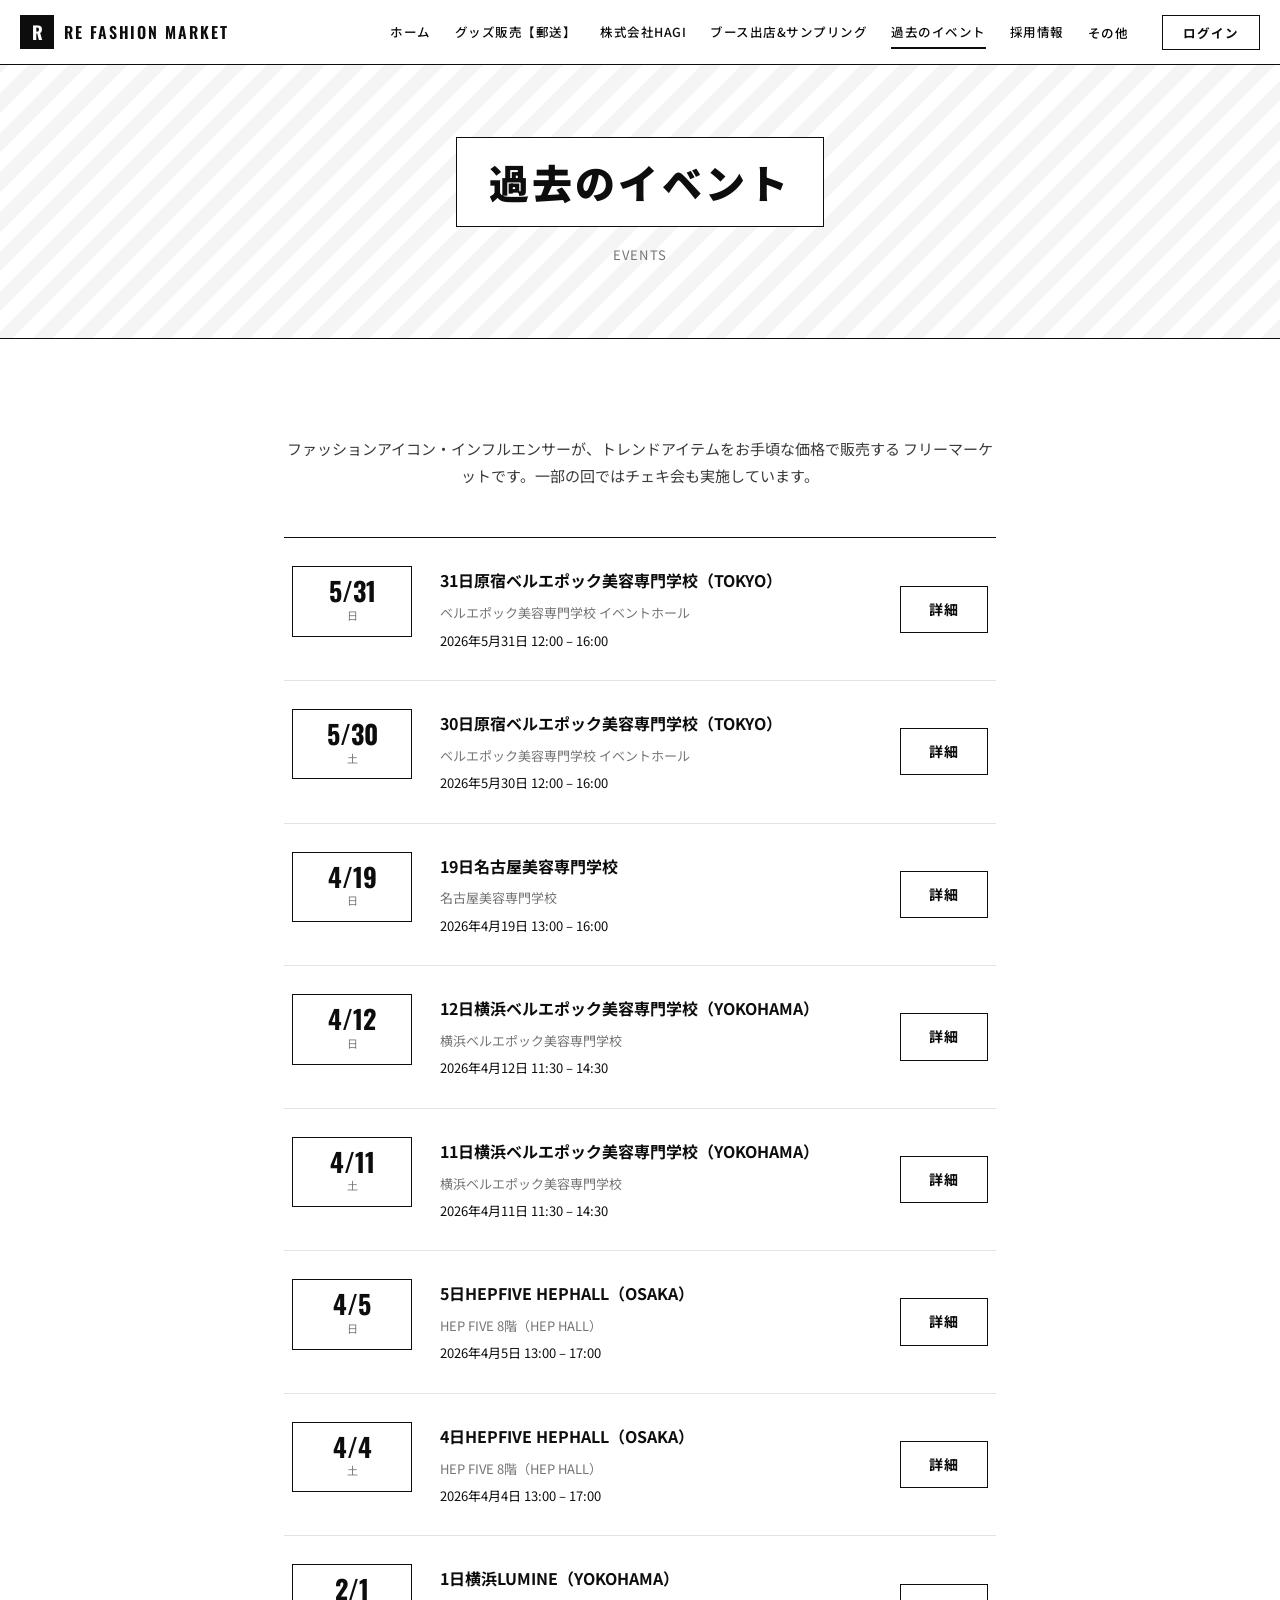
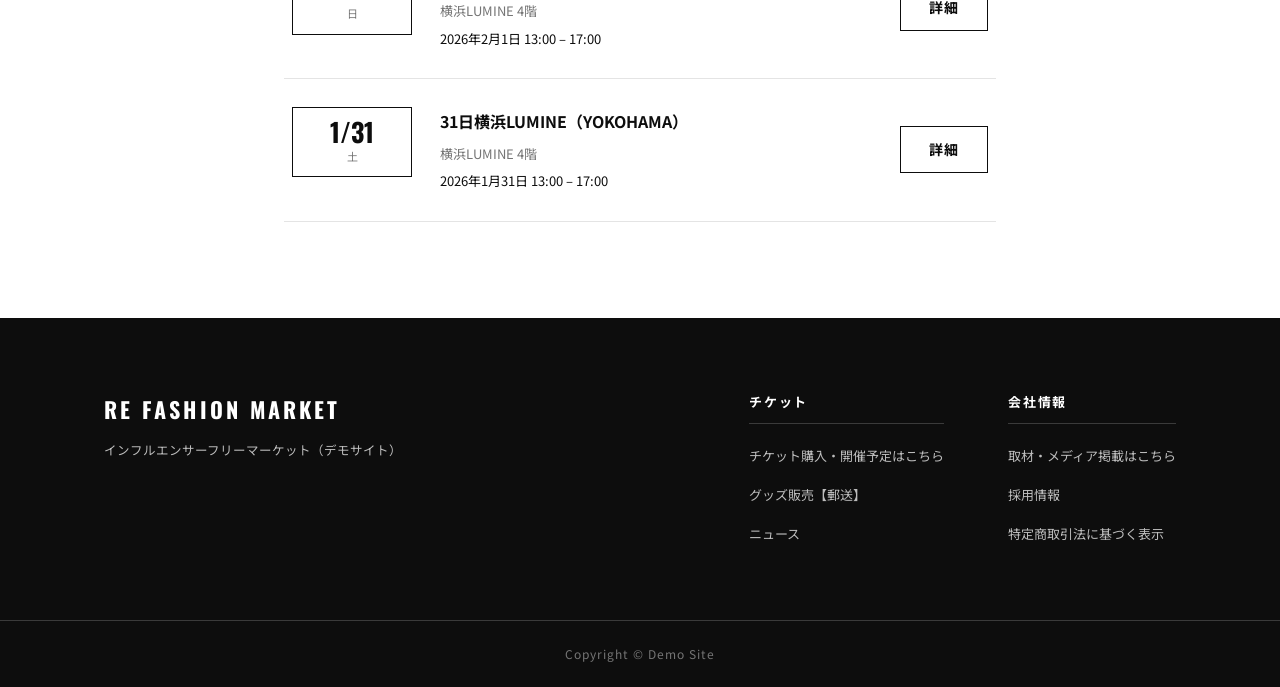
==== event.html @ 9d0689e1 "RE FASHION MARKET デモサイト（モノクロ版・全13ページ） - 元サイトのページ構成・機能仕様を白黒基調の静的サイトとして再現 - ビルド不要（素のHTML/CSS/JS）、Verce" ====
<!DOCTYPE html>
<html lang="ja">
<head>
  <meta charset="utf-8">
  <meta name="viewport" content="width=device-width, initial-scale=1">
  <meta name="robots" content="noindex, nofollow">
  <link rel="icon" type="image/svg+xml" href="favicon.svg">
  <title>過去のイベント | RE FASHION MARKET（Demo）</title>
  <link rel="preconnect" href="https://fonts.googleapis.com">
  <link rel="preconnect" href="https://fonts.gstatic.com" crossorigin>
  <link href="https://fonts.googleapis.com/css2?family=Noto+Sans+JP:wght@400;500;700;900&family=Oswald:wght@400;600;700&display=swap" rel="stylesheet">
  <link rel="stylesheet" href="css/style.css">
</head>
<body data-page="event">
  <header class="site-header"></header>

  <main>
    <div class="page-head">
      <h1>過去のイベント</h1>
      <p class="page-sub">EVENTS</p>
    </div>

    <section class="section">
      <div class="container container-narrow">
        <p class="section-lead">
          ファッションアイコン・インフルエンサーが、トレンドアイテムをお手頃な価格で販売する
          フリーマーケットです。一部の回ではチェキ会も実施しています。
        </p>
        <div class="event-rows" id="eventRows"></div>
      </div>
    </section>
  </main>

  <footer class="site-footer"></footer>
  <script src="js/layout.js"></script>
  <script src="js/data.js"></script>
  <script src="js/pages.js"></script>
</body>
</html>
---- css/style.css ----
/* ==========================================================
   RE FASHION MARKET (Demo) — Monochrome theme
   ========================================================== */

:root {
  --black: #0d0d0d;
  --white: #ffffff;
  --gray-1: #f5f5f5;
  --gray-2: #e4e4e4;
  --gray-3: #bdbdbd;
  --gray-4: #757575;
  --gray-5: #3a3a3a;
  --border: 1px solid var(--black);
  --font-jp: "Noto Sans JP", "Hiragino Kaku Gothic ProN", sans-serif;
  --font-en: "Oswald", var(--font-jp);
  --header-h: 64px;
}

* { margin: 0; padding: 0; box-sizing: border-box; }

html { scroll-behavior: smooth; scroll-padding-top: var(--header-h); }

body {
  font-family: var(--font-jp);
  color: var(--black);
  background: var(--white);
  line-height: 1.8;
  -webkit-font-smoothing: antialiased;
}

img { max-width: 100%; display: block; }
a { color: inherit; text-decoration: none; }
ul { list-style: none; }
button { font-family: inherit; cursor: pointer; }

.container { max-width: 1120px; margin: 0 auto; padding: 0 24px; }
.container-narrow { max-width: 760px; }
.mt-lg { margin-top: 88px; }

/* ---------- Buttons ---------- */
.btn {
  display: inline-block;
  padding: 10px 28px;
  font-size: 14px;
  font-weight: 700;
  letter-spacing: 0.08em;
  border: var(--border);
  background: var(--white);
  color: var(--black);
  transition: background 0.2s, color 0.2s, transform 0.15s;
}
.btn:hover { transform: translateY(-2px); }
.btn-solid { background: var(--black); color: var(--white); }
.btn-solid:hover { background: var(--gray-5); }
.btn-outline:hover { background: var(--black); color: var(--white); }
.btn-outline-invert { background: transparent; color: var(--white); border-color: var(--white); }
.btn-outline-invert:hover { background: var(--white); color: var(--black); }
.btn-lg { padding: 14px 48px; font-size: 16px; }

/* ---------- Header ---------- */
.site-header {
  position: sticky;
  top: 0;
  z-index: 100;
  background: var(--white);
  border-bottom: var(--border);
}
.header-inner {
  max-width: 1280px;
  margin: 0 auto;
  padding: 0 20px;
  height: var(--header-h);
  display: flex;
  align-items: center;
  gap: 24px;
}
.brand { display: flex; align-items: center; gap: 10px; flex-shrink: 0; }
.brand-mark {
  width: 34px; height: 34px;
  display: grid; place-items: center;
  background: var(--black); color: var(--white);
  font-family: var(--font-en); font-weight: 700; font-size: 18px;
}
.brand-text { font-family: var(--font-en); font-weight: 600; font-size: 16px; letter-spacing: 0.12em; }

.global-nav { margin-left: auto; }
.global-nav > ul { display: flex; gap: 4px; align-items: center; }
.global-nav a, .sub-toggle {
  display: block;
  padding: 8px 10px;
  font-size: 12.5px;
  font-weight: 500;
  letter-spacing: 0.04em;
  background: none;
  border: none;
  white-space: nowrap;
  position: relative;
}
.global-nav a::after, .sub-toggle::after {
  content: "";
  position: absolute;
  left: 10px; right: 10px; bottom: 2px;
  height: 2px;
  background: var(--black);
  transform: scaleX(0);
  transition: transform 0.2s;
}
.global-nav a:hover::after,
.global-nav a.is-active::after,
.sub-toggle:hover::after { transform: scaleX(1); }

.has-sub { position: relative; }
.sub-menu {
  position: absolute;
  top: 100%; right: 0;
  min-width: 220px;
  background: var(--white);
  border: var(--border);
  display: none;
  z-index: 50;
}
.has-sub:hover .sub-menu,
.has-sub:focus-within .sub-menu,
.has-sub.is-open .sub-menu { display: block; }
.sub-menu a { padding: 10px 16px; border-bottom: 1px solid var(--gray-2); }
.sub-menu li:last-child a { border-bottom: none; }
.sub-menu a:hover { background: var(--gray-1); }
.sub-menu a::after { display: none; }

.header-actions { display: flex; align-items: center; gap: 12px; flex-shrink: 0; }
.btn-login { padding: 7px 20px; font-size: 12.5px; }

.nav-toggle { display: none; background: none; border: var(--border); width: 42px; height: 42px; position: relative; }
.nav-toggle span {
  position: absolute; left: 10px; right: 10px; height: 2px;
  background: var(--black); transition: 0.25s;
}
.nav-toggle span:nth-child(1) { top: 13px; }
.nav-toggle span:nth-child(2) { top: 20px; }
.nav-toggle span:nth-child(3) { top: 27px; }
.nav-toggle.is-open span:nth-child(1) { top: 20px; transform: rotate(45deg); }
.nav-toggle.is-open span:nth-child(2) { opacity: 0; }
.nav-toggle.is-open span:nth-child(3) { top: 20px; transform: rotate(-45deg); }

/* ---------- Hero ---------- */
.hero {
  position: relative;
  min-height: 78vh;
  display: grid;
  place-items: center;
  text-align: center;
  overflow: hidden;
  background: var(--white);
  border-bottom: var(--border);
}
.hero-bg { position: absolute; inset: 0; }
.hero-stripe {
  position: absolute;
  top: -20%; bottom: -20%;
  width: 18vw;
  background: var(--gray-1);
  transform: rotate(12deg);
}
.hero-stripe:nth-child(1) { left: 4%; }
.hero-stripe:nth-child(2) { left: 42%; background: var(--gray-2); }
.hero-stripe:nth-child(3) { left: 80%; }

.hero-inner { position: relative; padding: 80px 24px; }
.hero-kicker {
  font-family: var(--font-en);
  letter-spacing: 0.5em;
  font-size: 14px;
  color: var(--gray-4);
  margin-bottom: 16px;
}
.hero-title {
  font-family: var(--font-en);
  font-size: clamp(52px, 10vw, 120px);
  font-weight: 700;
  line-height: 1.02;
  letter-spacing: 0.04em;
  margin-bottom: 24px;
}
.hero-lead { font-size: 15px; margin-bottom: 40px; color: var(--gray-5); }

/* ---------- Sections (common) ---------- */
.section { padding: 96px 0; }
.section-invert { background: var(--black); color: var(--white); }
.section-title {
  font-size: clamp(24px, 4vw, 34px);
  font-weight: 900;
  letter-spacing: 0.06em;
  text-align: center;
  margin-bottom: 12px;
}
.section-title::after {
  content: "";
  display: block;
  width: 56px; height: 3px;
  margin: 18px auto 0;
  background: currentColor;
}
.section-note, .section-lead {
  text-align: center;
  font-size: 13.5px;
  color: var(--gray-4);
  margin-bottom: 48px;
}
.section-invert .section-note { color: var(--gray-3); }
.section-lead { color: var(--gray-5); font-size: 15px; }
.section-more { text-align: center; margin-top: 48px; }

/* ---------- Tickets ---------- */
.section-tickets .section-title { margin-bottom: 56px; }
.event-grid {
  display: grid;
  grid-template-columns: repeat(auto-fit, minmax(250px, 1fr));
  gap: 24px;
}
.event-card {
  border: var(--border);
  display: flex;
  flex-direction: column;
  background: var(--white);
  transition: transform 0.15s, box-shadow 0.15s;
}
.event-card:hover { transform: translateY(-4px); box-shadow: 6px 6px 0 var(--black); }
.event-visual {
  aspect-ratio: 4 / 3;
  background:
    repeating-linear-gradient(45deg, var(--gray-1) 0 12px, var(--white) 12px 24px);
  border-bottom: var(--border);
  display: grid;
  place-items: center;
  position: relative;
}
.event-visual .ph-label {
  font-family: var(--font-en);
  letter-spacing: 0.3em;
  font-size: 12px;
  color: var(--gray-4);
  background: var(--white);
  padding: 4px 12px;
  border: 1px solid var(--gray-3);
}
.event-countdown {
  position: absolute;
  top: 10px; left: 10px;
  background: var(--black);
  color: var(--white);
  font-size: 12px;
  font-weight: 700;
  padding: 4px 10px;
  letter-spacing: 0.06em;
}
.event-body { padding: 20px; display: flex; flex-direction: column; gap: 8px; flex: 1; }
.event-name { font-size: 15.5px; font-weight: 700; line-height: 1.5; }
.event-date { font-size: 13px; color: var(--gray-4); }
.event-actions { margin-top: auto; display: flex; gap: 10px; padding-top: 14px; }
.event-actions .btn { flex: 1; text-align: center; padding: 10px 8px; font-size: 13px; }

/* ---------- Goods ---------- */
.section-goods .section-title { color: var(--white); }
.goods-grid {
  display: grid;
  grid-template-columns: repeat(auto-fill, minmax(160px, 1fr));
  gap: 20px;
}
.goods-card {
  background: var(--white);
  color: var(--black);
  border: 1px solid var(--white);
  display: none;
  flex-direction: column;
  transition: transform 0.15s;
}
.goods-card.is-visible { display: flex; }
.goods-card:hover { transform: translateY(-4px); }
.goods-visual {
  aspect-ratio: 3 / 4;
  background:
    linear-gradient(160deg, var(--gray-2) 0%, var(--gray-1) 55%, var(--gray-3) 100%);
  display: grid;
  place-items: center;
  border-bottom: 1px solid var(--gray-2);
}
.goods-visual span {
  font-family: var(--font-en);
  font-size: 28px;
  font-weight: 700;
  color: var(--gray-4);
}
.goods-body { padding: 12px 14px 16px; }
.goods-name { font-size: 13px; font-weight: 700; line-height: 1.5; min-height: 3em; }
.goods-price-label { font-size: 10.5px; color: var(--gray-4); margin-top: 6px; }
.goods-price { font-size: 16px; font-weight: 900; }
.goods-tax { font-size: 10.5px; color: var(--gray-4); }

/* ---------- News ---------- */
.news-list { max-width: 860px; margin: 56px auto 0; border-top: var(--border); }
.news-item {
  display: flex;
  align-items: baseline;
  gap: 18px;
  padding: 22px 8px;
  border-bottom: var(--border);
  flex-wrap: wrap;
}
.news-item time { font-family: var(--font-en); font-size: 13px; letter-spacing: 0.08em; flex-shrink: 0; }
.news-tag {
  font-family: var(--font-en);
  font-size: 10.5px;
  letter-spacing: 0.15em;
  border: 1px solid var(--black);
  padding: 2px 10px;
  flex-shrink: 0;
}
.news-item a { font-size: 14.5px; font-weight: 500; flex: 1; min-width: 240px; }
.news-item a:hover { text-decoration: underline; }

/* ---------- About gallery ---------- */
.about-gallery {
  margin-top: 56px;
  display: grid;
  grid-template-columns: repeat(4, 1fr);
  gap: 16px;
}
.ph {
  aspect-ratio: 1 / 1;
  background:
    repeating-linear-gradient(-45deg, var(--gray-1) 0 10px, var(--gray-2) 10px 20px);
  border: var(--border);
  display: grid;
  place-items: center;
}
.ph-wide { grid-column: span 2; aspect-ratio: auto; }
.ph figcaption {
  font-family: var(--font-en);
  font-size: 11px;
  letter-spacing: 0.3em;
  color: var(--gray-4);
  background: var(--white);
  padding: 4px 14px;
  border: 1px solid var(--gray-3);
}

/* ---------- Company ---------- */
.company-flex { display: flex; gap: 64px; align-items: flex-start; }
.company-text { flex: 1.2; }
.company-text .section-title { text-align: left; }
.company-text .section-title::after { margin-left: 0; }
.company-text p { margin: 24px 0 32px; color: var(--gray-2); font-size: 14.5px; }
.company-links { flex: 1; display: flex; flex-direction: column; gap: 14px; }
.tile-link {
  display: flex;
  justify-content: space-between;
  align-items: center;
  border: 1px solid var(--white);
  padding: 20px 24px;
  font-weight: 700;
  font-size: 15px;
  transition: background 0.2s, color 0.2s;
}
.tile-link:hover { background: var(--white); color: var(--black); }
.tile-arrow { font-family: var(--font-en); }

/* ---------- Past influencers / sponsors ---------- */
.logo-marquee {
  overflow: hidden;
  border-top: var(--border);
  border-bottom: var(--border);
  margin-top: 56px;
  padding: 26px 0;
}
.logo-track {
  display: flex;
  gap: 48px;
  width: max-content;
  animation: marquee 30s linear infinite;
}
.logo-track span {
  font-family: var(--font-en);
  font-size: 20px;
  font-weight: 600;
  letter-spacing: 0.14em;
  color: var(--gray-4);
  white-space: nowrap;
}
@keyframes marquee {
  from { transform: translateX(0); }
  to { transform: translateX(-50%); }
}

.sponsor-grid {
  margin-top: 56px;
  display: grid;
  grid-template-columns: repeat(auto-fill, minmax(150px, 1fr));
  gap: 16px;
}
.sponsor-cell {
  border: 1px solid var(--gray-3);
  aspect-ratio: 5 / 3;
  display: grid;
  place-items: center;
  font-family: var(--font-en);
  font-size: 13px;
  letter-spacing: 0.12em;
  color: var(--gray-4);
  transition: border-color 0.2s, color 0.2s;
}
.sponsor-cell:hover { border-color: var(--black); color: var(--black); }

/* ---------- FAQ ---------- */
.faq-list { margin-top: 56px; border-top: 1px solid var(--gray-5); }
.faq-item { border-bottom: 1px solid var(--gray-5); }
.faq-q {
  width: 100%;
  display: flex;
  justify-content: space-between;
  align-items: center;
  gap: 16px;
  background: none;
  border: none;
  color: var(--white);
  text-align: left;
  font-size: 15px;
  font-weight: 700;
  padding: 22px 8px;
}
.faq-q .faq-icon { font-family: var(--font-en); font-size: 20px; transition: transform 0.25s; flex-shrink: 0; }
.faq-item.is-open .faq-icon { transform: rotate(45deg); }
.faq-a {
  max-height: 0;
  overflow: hidden;
  transition: max-height 0.3s ease;
}
.faq-a-inner {
  padding: 0 8px 24px;
  font-size: 13.5px;
  color: var(--gray-3);
}
.faq-a-inner p + p { margin-top: 6px; }

/* ---------- Contact ---------- */
.contact-mail {
  text-align: center;
  font-family: var(--font-en);
  letter-spacing: 0.1em;
  margin: 20px 0 48px;
  font-size: 15px;
}
.form-row { margin-bottom: 24px; }
.form-row label { display: block; font-size: 13px; font-weight: 700; margin-bottom: 8px; }
.form-row input,
.form-row textarea {
  width: 100%;
  border: var(--border);
  padding: 12px 14px;
  font-size: 14px;
  font-family: inherit;
  background: var(--white);
  border-radius: 0;
}
.form-row input:focus,
.form-row textarea:focus { outline: 2px solid var(--black); outline-offset: 2px; }
.form-row input.is-error,
.form-row textarea.is-error { border-color: var(--gray-4); background: var(--gray-1); }
.form-submit { text-align: center; margin-top: 36px; }
.form-done { margin-top: 20px; font-weight: 700; letter-spacing: 0.06em; }

/* ---------- Footer ---------- */
.site-footer {
  background: var(--black);
  color: var(--white);
  padding: 72px 0 0;
}
.footer-grid { display: flex; gap: 64px; flex-wrap: wrap; }
.footer-logo { font-family: var(--font-en); font-size: 22px; font-weight: 700; letter-spacing: 0.14em; }
.footer-copy-lead { font-size: 12.5px; color: var(--gray-3); margin-top: 10px; }
.footer-nav { display: flex; gap: 64px; flex-wrap: wrap; margin-left: auto; }
.footer-nav h3 {
  font-size: 13px;
  letter-spacing: 0.14em;
  border-bottom: 1px solid var(--gray-5);
  padding-bottom: 10px;
  margin-bottom: 16px;
}
.footer-nav li { margin-bottom: 10px; }
.footer-nav a { font-size: 13px; color: var(--gray-3); }
.footer-nav a:hover { color: var(--white); text-decoration: underline; }
.copyright {
  text-align: center;
  font-size: 12px;
  color: var(--gray-4);
  border-top: 1px solid var(--gray-5);
  margin-top: 64px;
  padding: 22px 0;
  letter-spacing: 0.08em;
}

/* ==========================================================
   サブページ共通
   ========================================================== */

/* ---------- ページヘッダー ---------- */
.page-head {
  border-bottom: var(--border);
  padding: 72px 0;
  text-align: center;
  background:
    repeating-linear-gradient(-45deg, var(--gray-1) 0 14px, var(--white) 14px 28px);
}
.page-head h1 {
  font-size: clamp(26px, 4.5vw, 40px);
  font-weight: 900;
  letter-spacing: 0.08em;
  background: var(--white);
  display: inline-block;
  padding: 8px 32px;
  border: var(--border);
}
.page-head .page-sub {
  margin-top: 16px;
  font-size: 13px;
  color: var(--gray-4);
  letter-spacing: 0.1em;
}

/* ---------- 定義テーブル（会社概要・特商法・募集要項） ---------- */
.def-table {
  width: 100%;
  border-collapse: collapse;
  margin-top: 40px;
  font-size: 14px;
}
.def-table th,
.def-table td {
  border: 1px solid var(--gray-2);
  padding: 16px 20px;
  text-align: left;
  vertical-align: top;
  line-height: 1.8;
}
.def-table th {
  width: 220px;
  background: var(--gray-1);
  font-weight: 700;
  white-space: nowrap;
}
.def-table ul { list-style: disc; padding-left: 20px; }

/* ---------- MISSION / VISION / VALUE ---------- */
.mvv-list { display: grid; gap: 24px; margin-top: 48px; }
.mvv-item {
  border: var(--border);
  padding: 32px;
  position: relative;
}
.mvv-item h3 {
  font-family: var(--font-en);
  font-size: 14px;
  letter-spacing: 0.4em;
  margin-bottom: 12px;
  display: inline-block;
  background: var(--black);
  color: var(--white);
  padding: 4px 16px;
}
.mvv-item p { font-size: 16px; font-weight: 700; line-height: 1.9; }

/* ---------- メッセージブロック（採用） ---------- */
.message-block { display: flex; gap: 40px; margin-top: 48px; align-items: flex-start; }
.message-photo {
  flex-shrink: 0;
  width: 220px;
  aspect-ratio: 3 / 4;
  border: var(--border);
  background: linear-gradient(160deg, var(--gray-2), var(--gray-1) 55%, var(--gray-3));
  display: grid;
  place-items: center;
  font-family: var(--font-en);
  font-size: 12px;
  letter-spacing: 0.3em;
  color: var(--gray-4);
}
.message-body p { font-size: 14px; margin-bottom: 14px; }
.message-name { font-weight: 900; font-size: 15px; }

/* ---------- 統計・数字（協賛LP） ---------- */
.stat-grid {
  display: grid;
  grid-template-columns: repeat(auto-fit, minmax(200px, 1fr));
  gap: 20px;
  margin-top: 48px;
}
.stat-cell {
  border: var(--border);
  text-align: center;
  padding: 32px 16px;
}
.stat-cell .stat-num {
  font-family: var(--font-en);
  font-size: 42px;
  font-weight: 700;
  line-height: 1.1;
}
.stat-cell .stat-label { font-size: 13px; color: var(--gray-4); margin-top: 8px; }

/* ---------- ポイントカード ---------- */
.point-list { display: grid; gap: 24px; margin-top: 48px; }
.point-item { border: var(--border); display: flex; }
.point-num {
  flex-shrink: 0;
  width: 110px;
  display: grid;
  place-items: center;
  background: var(--black);
  color: var(--white);
  font-family: var(--font-en);
  font-size: 15px;
  letter-spacing: 0.1em;
  text-align: center;
}
.point-body { padding: 24px 28px; }
.point-body h3 { font-size: 16px; margin-bottom: 8px; }
.point-body p { font-size: 13.5px; color: var(--gray-5); }

/* ---------- ステップ（選考スケジュール） ---------- */
.step-list { margin-top: 48px; display: grid; gap: 0; }
.step-item {
  display: flex;
  gap: 24px;
  padding: 24px 8px;
  border-bottom: 1px solid var(--gray-2);
  align-items: baseline;
}
.step-item:first-child { border-top: var(--border); }
.step-num {
  font-family: var(--font-en);
  font-size: 24px;
  font-weight: 700;
  flex-shrink: 0;
  width: 48px;
}
.step-item h3 { font-size: 15px; margin-bottom: 4px; }
.step-item p { font-size: 13px; color: var(--gray-4); }

/* ---------- フォーム拡張 ---------- */
.form-grid-2 { display: grid; grid-template-columns: 1fr 1fr; gap: 0 24px; }
.form-row .req { color: var(--gray-4); font-size: 11px; margin-left: 6px; }
.form-row select {
  width: 100%;
  border: var(--border);
  padding: 12px 14px;
  font-size: 14px;
  font-family: inherit;
  background: var(--white);
  border-radius: 0;
  appearance: none;
}
.form-row .radio-group { display: flex; gap: 24px; padding: 6px 0; font-size: 14px; }
.form-row .radio-group label { display: flex; align-items: center; gap: 8px; font-weight: 400; margin: 0; }
.form-note { font-size: 11.5px; color: var(--gray-4); margin-top: 6px; }
.upload-box {
  border: 1px dashed var(--gray-3);
  padding: 28px;
  text-align: center;
  font-size: 13px;
  color: var(--gray-4);
}

/* ---------- ニュース（一覧ページ） ---------- */
.news-tabs {
  display: flex;
  justify-content: center;
  gap: 8px;
  flex-wrap: wrap;
  margin-top: 40px;
}
.news-tab {
  border: var(--border);
  background: var(--white);
  padding: 8px 20px;
  font-size: 13px;
  font-weight: 500;
}
.news-tab.is-active,
.news-tab:hover { background: var(--black); color: var(--white); }
.pagination {
  display: flex;
  justify-content: center;
  gap: 10px;
  margin-top: 56px;
}
.pagination button {
  width: 40px; height: 40px;
  border: var(--border);
  background: var(--white);
  font-family: var(--font-en);
  font-size: 14px;
}
.pagination button.is-active,
.pagination button:hover { background: var(--black); color: var(--white); }

/* ---------- イベント一覧（過去のイベント） ---------- */
.event-rows { margin-top: 48px; border-top: var(--border); }
.event-row {
  display: flex;
  gap: 28px;
  padding: 28px 8px;
  border-bottom: 1px solid var(--gray-2);
  align-items: flex-start;
  flex-wrap: wrap;
}
.event-row-date {
  flex-shrink: 0;
  width: 120px;
  text-align: center;
  border: var(--border);
  padding: 10px 0;
}
.event-row-date .d { font-family: var(--font-en); font-size: 26px; font-weight: 700; line-height: 1.1; }
.event-row-date .w { font-size: 11px; color: var(--gray-4); }
.event-row-body { flex: 1; min-width: 260px; }
.event-row-body h3 { font-size: 16px; margin-bottom: 6px; }
.event-row-body .venue { font-size: 13px; color: var(--gray-4); }
.event-row-body .time { font-size: 13px; margin-top: 4px; }
.event-row .btn { align-self: center; }

/* ---------- メンバー ---------- */
.member-grid {
  display: grid;
  grid-template-columns: repeat(auto-fill, minmax(150px, 1fr));
  gap: 24px;
  margin-top: 48px;
}
.member-card { text-align: center; }
.member-photo {
  aspect-ratio: 1 / 1;
  border: var(--border);
  background: linear-gradient(160deg, var(--gray-2), var(--gray-1) 55%, var(--gray-3));
  display: grid;
  place-items: center;
  font-family: var(--font-en);
  color: var(--gray-4);
  font-size: 20px;
  margin-bottom: 10px;
}
.member-card .m-role { font-size: 11px; color: var(--gray-4); }
.member-card .m-name { font-size: 14px; font-weight: 700; }

/* ---------- SDGs ---------- */
.sdgs-nums { display: grid; grid-template-columns: repeat(auto-fit, minmax(240px, 1fr)); gap: 24px; margin-top: 48px; }
.sdgs-num-cell { border: var(--border); padding: 40px 24px; text-align: center; }
.sdgs-num-cell .en { font-family: var(--font-en); letter-spacing: 0.3em; font-size: 12px; color: var(--gray-4); }
.sdgs-num-cell .num { font-size: 44px; font-weight: 900; margin: 8px 0; }
.sdgs-num-cell .jp { font-size: 13px; }

/* ---------- 汎用 ---------- */
.text-block { margin-top: 40px; font-size: 14.5px; }
.text-block p + p { margin-top: 14px; }
.text-center { text-align: center; }
.lead-strong { font-size: clamp(18px, 3vw, 26px); font-weight: 900; text-align: center; line-height: 1.9; margin-top: 40px; }
.mt-24 { margin-top: 24px; }
.stat-unit { font-size: 18px; }
.link-underline { text-decoration: underline; }
.upload-note { font-size: 11px; }
.upload-input { margin-top: 12px; }

/* ---------- 反転セクション内のコンポーネント調整 ---------- */
.form-invert label { color: var(--white); }
.form-invert .form-done { color: var(--white); }
.form-invert .form-note { color: var(--gray-3); }
.section-invert .point-item { border-color: var(--white); }
.section-invert .point-num { background: var(--white); color: var(--black); }
.section-invert .point-body p { color: var(--gray-3); }
.section-invert .sponsor-cell { border-color: var(--gray-5); color: var(--gray-3); }
.section-invert .sponsor-cell:hover { border-color: var(--white); color: var(--white); }
.stat-cell-invert { border-color: var(--white); }
.stat-cell-invert .stat-label { color: var(--gray-3); }
.def-table-invert th, .def-table-invert td { border-color: var(--gray-5); }
.def-table-invert th { background: var(--gray-5); color: var(--white); }

/* 白背景ページ用のグッズカード枠 */
.goods-grid-page .goods-card { border: 1px solid var(--black); }

/* ---------- 404 ---------- */
.notfound {
  min-height: 60vh;
  display: grid;
  place-items: center;
  text-align: center;
  padding: 80px 24px;
}
.notfound .code {
  font-family: var(--font-en);
  font-size: clamp(80px, 16vw, 160px);
  font-weight: 700;
  line-height: 1;
}
.notfound p { margin: 16px 0 32px; color: var(--gray-4); }

@media (max-width: 600px) {
  .message-block { flex-direction: column; }
  .message-photo { width: 100%; max-width: 260px; }
  .form-grid-2 { grid-template-columns: 1fr; }
  .def-table th { width: 120px; white-space: normal; }
  .point-item { flex-direction: column; }
  .point-num { width: 100%; padding: 10px 0; }
}

/* ---------- Responsive ---------- */
@media (max-width: 1024px) {
  .global-nav {
    position: fixed;
    top: var(--header-h);
    left: 0; right: 0;
    background: var(--white);
    border-bottom: var(--border);
    display: none;
    max-height: calc(100vh - var(--header-h));
    overflow-y: auto;
  }
  .global-nav.is-open { display: block; }
  .global-nav > ul { flex-direction: column; align-items: stretch; gap: 0; padding: 8px 0; }
  .global-nav a, .sub-toggle { padding: 14px 24px; font-size: 14px; width: 100%; text-align: left; }
  .global-nav a::after, .sub-toggle::after { display: none; }
  .sub-menu { position: static; border: none; display: none; background: var(--gray-1); }
  .has-sub.is-open .sub-menu { display: block; }
  .sub-menu a { padding-left: 40px; }
  .nav-toggle { display: block; }

  .company-flex { flex-direction: column; gap: 40px; }
  .about-gallery { grid-template-columns: repeat(2, 1fr); }
}

@media (max-width: 600px) {
  .section { padding: 64px 0; }
  .hero { min-height: 64vh; }
  .brand-text { font-size: 13px; }
  .btn-login { display: none; }
  .goods-grid { grid-template-columns: repeat(2, 1fr); gap: 12px; }
  .news-item { gap: 10px; }
  .footer-nav { margin-left: 0; }
}
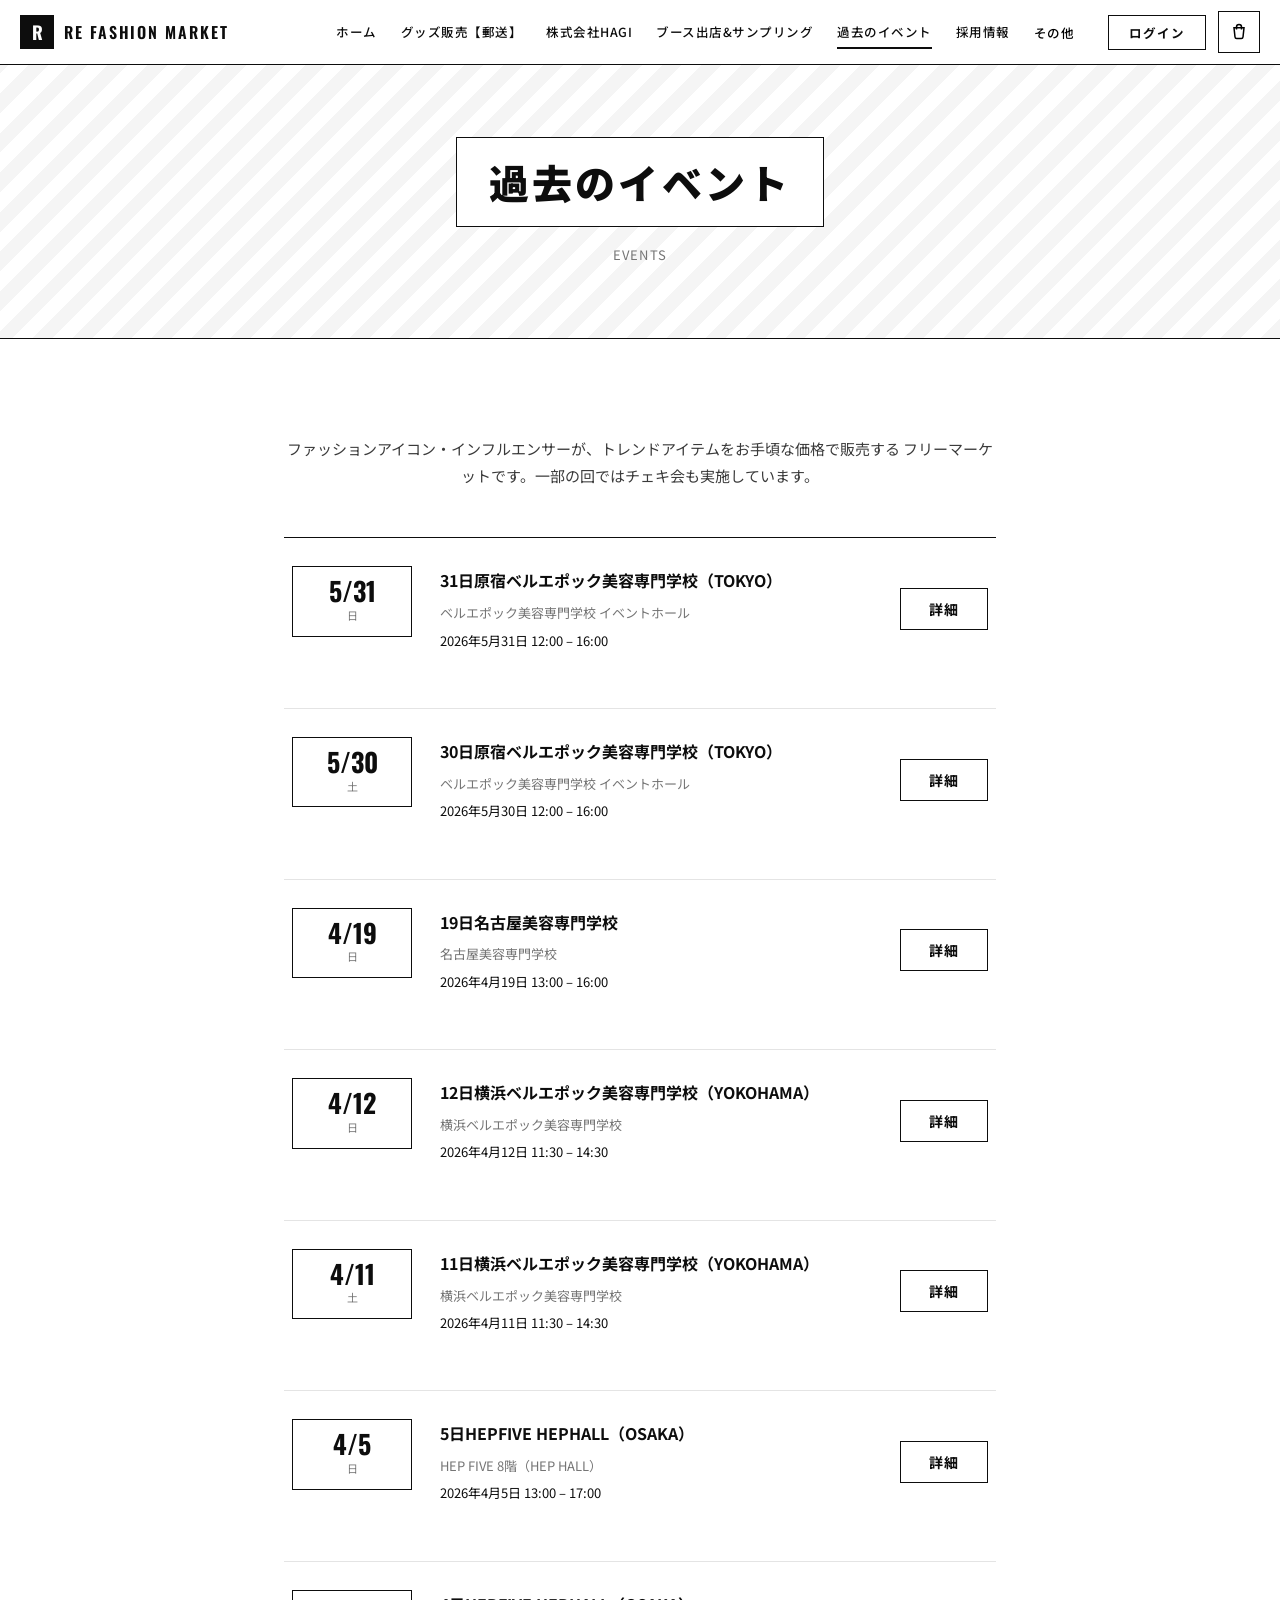
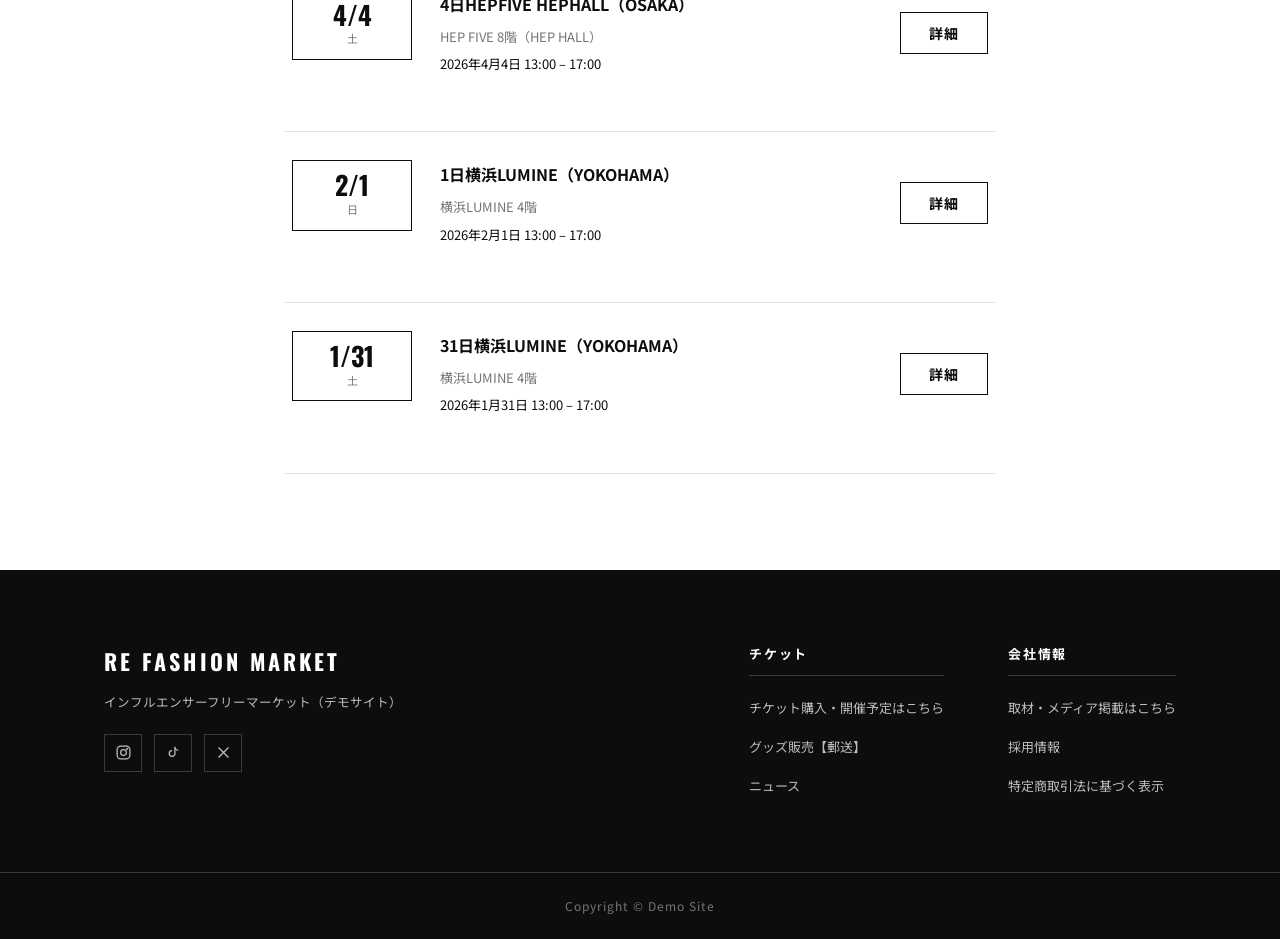
==== commit f5956fb5: "本家サイトの機能を再現: カート/商品・チケット・ログインモーダル/ページネーション/アニメーション - カート機能（ドロワー・件数バッジ・localStorage保存・数量変更） - 商品詳細モーダ" ====
--- a/event.html
+++ b/event.html
@@ -34,6 +34,8 @@
   <footer class="site-footer"></footer>
   <script src="js/layout.js"></script>
   <script src="js/data.js"></script>
+  <script src="js/ui.js"></script>
+  <script src="js/store.js"></script>
   <script src="js/pages.js"></script>
 </body>
 </html>
--- a/css/style.css
+++ b/css/style.css
@@ -783,6 +783,299 @@
 
 /* 白背景ページ用のグッズカード枠 */
 .goods-grid-page .goods-card { border: 1px solid var(--black); }
+
+/* ==========================================================
+   インタラクション（カート / モーダル / アニメーション）
+   ========================================================== */
+
+/* ---------- スキップリンク ---------- */
+.skip-link {
+  position: absolute;
+  top: -48px; left: 8px;
+  z-index: 300;
+  background: var(--black);
+  color: var(--white);
+  padding: 10px 18px;
+  font-size: 13px;
+  transition: top 0.2s;
+}
+.skip-link:focus { top: 8px; }
+
+/* ---------- ヘッダーアイコン（カート） ---------- */
+.icon-btn {
+  position: relative;
+  width: 42px; height: 42px;
+  border: var(--border);
+  background: var(--white);
+  display: grid;
+  place-items: center;
+  transition: background 0.2s;
+}
+.icon-btn:hover { background: var(--gray-1); }
+.icon-btn svg { width: 20px; height: 20px; }
+.cart-count {
+  position: absolute;
+  top: -7px; right: -7px;
+  min-width: 18px; height: 18px;
+  background: var(--black);
+  color: var(--white);
+  font-family: var(--font-en);
+  font-size: 11px;
+  line-height: 18px;
+  text-align: center;
+  border-radius: 50%;
+  padding: 0 4px;
+}
+
+/* ---------- モーダル ---------- */
+.modal-overlay {
+  position: fixed;
+  inset: 0;
+  background: rgba(13, 13, 13, 0.6);
+  z-index: 200;
+  display: grid;
+  place-items: center;
+  padding: 24px;
+  animation: fadeIn 0.2s;
+}
+@keyframes fadeIn { from { opacity: 0; } to { opacity: 1; } }
+.modal {
+  background: var(--white);
+  border: var(--border);
+  width: 100%;
+  max-width: 480px;
+  max-height: 90vh;
+  overflow-y: auto;
+  padding: 32px;
+  position: relative;
+  animation: modalUp 0.25s;
+}
+@keyframes modalUp { from { transform: translateY(16px); opacity: 0; } to { transform: none; opacity: 1; } }
+.modal-close {
+  position: absolute;
+  top: 12px; right: 12px;
+  width: 36px; height: 36px;
+  border: var(--border);
+  background: var(--white);
+  font-size: 18px;
+  line-height: 1;
+}
+.modal-close:hover { background: var(--black); color: var(--white); }
+.modal-title { font-size: 18px; font-weight: 900; margin-bottom: 20px; letter-spacing: 0.04em; padding-right: 40px; }
+.modal .btn { width: 100%; text-align: center; margin-top: 16px; }
+.modal-note { font-size: 11.5px; color: var(--gray-4); margin-top: 12px; text-align: center; }
+.modal-done { text-align: center; padding: 24px 0; font-weight: 700; }
+
+.modal-product-visual {
+  aspect-ratio: 3 / 2;
+  background: linear-gradient(160deg, var(--gray-2), var(--gray-1) 55%, var(--gray-3));
+  display: grid;
+  place-items: center;
+  border: 1px solid var(--gray-2);
+  margin-bottom: 20px;
+  font-family: var(--font-en);
+  font-size: 40px;
+  font-weight: 700;
+  color: var(--gray-4);
+}
+.modal-price { font-size: 22px; font-weight: 900; }
+.modal-price .goods-tax { font-size: 11px; }
+.modal-meta { font-size: 13px; color: var(--gray-4); margin: 4px 0 16px; }
+
+.qty-row { display: flex; align-items: center; gap: 0; margin: 16px 0; }
+.qty-row .qty-label { font-size: 13px; font-weight: 700; margin-right: 16px; }
+.qty-btn {
+  width: 40px; height: 40px;
+  border: var(--border);
+  background: var(--white);
+  font-size: 18px;
+  font-family: var(--font-en);
+}
+.qty-btn:hover { background: var(--black); color: var(--white); }
+.qty-value {
+  width: 56px; height: 40px;
+  border-top: var(--border);
+  border-bottom: var(--border);
+  display: grid;
+  place-items: center;
+  font-family: var(--font-en);
+  font-size: 15px;
+}
+
+/* ---------- ログインモーダル ---------- */
+.login-tabs { display: flex; margin-bottom: 24px; }
+.login-tab {
+  flex: 1;
+  padding: 12px 0;
+  border: var(--border);
+  background: var(--white);
+  font-size: 14px;
+  font-weight: 700;
+}
+.login-tab.is-active { background: var(--black); color: var(--white); }
+
+/* ---------- カートドロワー ---------- */
+.cart-drawer {
+  position: fixed;
+  top: 0; right: 0; bottom: 0;
+  width: min(400px, 92vw);
+  background: var(--white);
+  border-left: var(--border);
+  z-index: 210;
+  transform: translateX(100%);
+  transition: transform 0.3s ease;
+  display: flex;
+  flex-direction: column;
+}
+.cart-drawer.is-open { transform: none; }
+.cart-drawer-head {
+  display: flex;
+  justify-content: space-between;
+  align-items: center;
+  padding: 18px 20px;
+  border-bottom: var(--border);
+}
+.cart-drawer-head h2 { font-size: 16px; letter-spacing: 0.08em; }
+.cart-items { flex: 1; overflow-y: auto; padding: 8px 20px; }
+.cart-empty { text-align: center; color: var(--gray-4); font-size: 13.5px; padding: 48px 0; }
+.cart-row {
+  display: flex;
+  gap: 14px;
+  align-items: center;
+  padding: 16px 0;
+  border-bottom: 1px solid var(--gray-2);
+}
+.cart-thumb {
+  width: 52px; height: 64px;
+  flex-shrink: 0;
+  background: linear-gradient(160deg, var(--gray-2), var(--gray-1) 55%, var(--gray-3));
+  display: grid;
+  place-items: center;
+  font-family: var(--font-en);
+  font-weight: 700;
+  color: var(--gray-4);
+  border: 1px solid var(--gray-2);
+}
+.cart-row-body { flex: 1; min-width: 0; }
+.cart-row-name { font-size: 12.5px; font-weight: 700; line-height: 1.5; }
+.cart-row-price { font-size: 13px; font-family: var(--font-en); margin-top: 2px; }
+.cart-qty { display: flex; align-items: center; gap: 8px; margin-top: 8px; }
+.cart-qty button {
+  width: 26px; height: 26px;
+  border: 1px solid var(--gray-3);
+  background: var(--white);
+  font-family: var(--font-en);
+  line-height: 1;
+}
+.cart-qty button:hover { border-color: var(--black); }
+.cart-qty span { font-family: var(--font-en); font-size: 13px; min-width: 20px; text-align: center; }
+.cart-remove {
+  border: none;
+  background: none;
+  font-size: 16px;
+  color: var(--gray-4);
+  padding: 4px;
+}
+.cart-remove:hover { color: var(--black); }
+.cart-foot { border-top: var(--border); padding: 20px; }
+.cart-subtotal {
+  display: flex;
+  justify-content: space-between;
+  font-size: 15px;
+  font-weight: 900;
+  margin-bottom: 4px;
+}
+.cart-tax-note { font-size: 11px; color: var(--gray-4); margin-bottom: 14px; }
+.cart-foot .btn { width: 100%; text-align: center; }
+.cart-checkout-done { text-align: center; font-size: 13px; font-weight: 700; margin-top: 12px; }
+
+/* ---------- 商品カードのカートボタン ---------- */
+.goods-add {
+  width: 100%;
+  margin-top: 10px;
+  padding: 9px 0;
+  border: var(--border);
+  background: var(--white);
+  font-size: 12px;
+  font-weight: 700;
+  letter-spacing: 0.06em;
+}
+.goods-add:hover { background: var(--black); color: var(--white); }
+.goods-visual { cursor: pointer; }
+
+/* ---------- イベント詳細（展開） ---------- */
+.event-detail {
+  width: 100%;
+  max-height: 0;
+  overflow: hidden;
+  transition: max-height 0.3s ease;
+}
+.event-detail-inner {
+  padding: 16px 0 4px;
+  font-size: 13px;
+  color: var(--gray-5);
+  border-top: 1px dashed var(--gray-3);
+  margin-top: 14px;
+}
+.event-detail-inner p + p { margin-top: 6px; }
+.event-detail-inner .addr { color: var(--gray-4); }
+
+/* ---------- スクロールリビール ---------- */
+.will-reveal { opacity: 0; transform: translateY(24px); transition: opacity 0.6s ease, transform 0.6s ease; }
+.is-revealed { opacity: 1; transform: none; }
+@media (prefers-reduced-motion: reduce) {
+  .will-reveal { opacity: 1; transform: none; transition: none; }
+  .logo-track { animation: none; }
+  html { scroll-behavior: auto; }
+}
+
+/* ---------- トップへ戻る ---------- */
+.to-top {
+  position: fixed;
+  right: 20px; bottom: 20px;
+  width: 48px; height: 48px;
+  border: var(--border);
+  background: var(--black);
+  color: var(--white);
+  font-size: 18px;
+  z-index: 90;
+  opacity: 0;
+  pointer-events: none;
+  transition: opacity 0.3s;
+}
+.to-top.is-visible { opacity: 1; pointer-events: auto; }
+.to-top:hover { background: var(--gray-5); }
+
+/* ---------- Instagram風ギャラリー ---------- */
+.ig-grid {
+  display: grid;
+  grid-template-columns: repeat(6, 1fr);
+  gap: 8px;
+  margin-top: 40px;
+}
+.ig-tile {
+  aspect-ratio: 1 / 1;
+  background: linear-gradient(150deg, var(--gray-2), var(--gray-1) 60%, var(--gray-3));
+  border: 1px solid var(--gray-2);
+  display: grid;
+  place-items: center;
+  color: var(--gray-4);
+}
+.ig-tile svg { width: 22px; height: 22px; }
+@media (max-width: 600px) { .ig-grid { grid-template-columns: repeat(3, 1fr); } }
+
+/* ---------- フッターSNS ---------- */
+.footer-social { display: flex; gap: 12px; margin-top: 20px; }
+.footer-social a {
+  width: 38px; height: 38px;
+  border: 1px solid var(--gray-5);
+  display: grid;
+  place-items: center;
+  color: var(--gray-3);
+  transition: border-color 0.2s, color 0.2s;
+}
+.footer-social a:hover { border-color: var(--white); color: var(--white); }
+.footer-social svg { width: 17px; height: 17px; }
 
 /* ---------- 404 ---------- */
 .notfound {
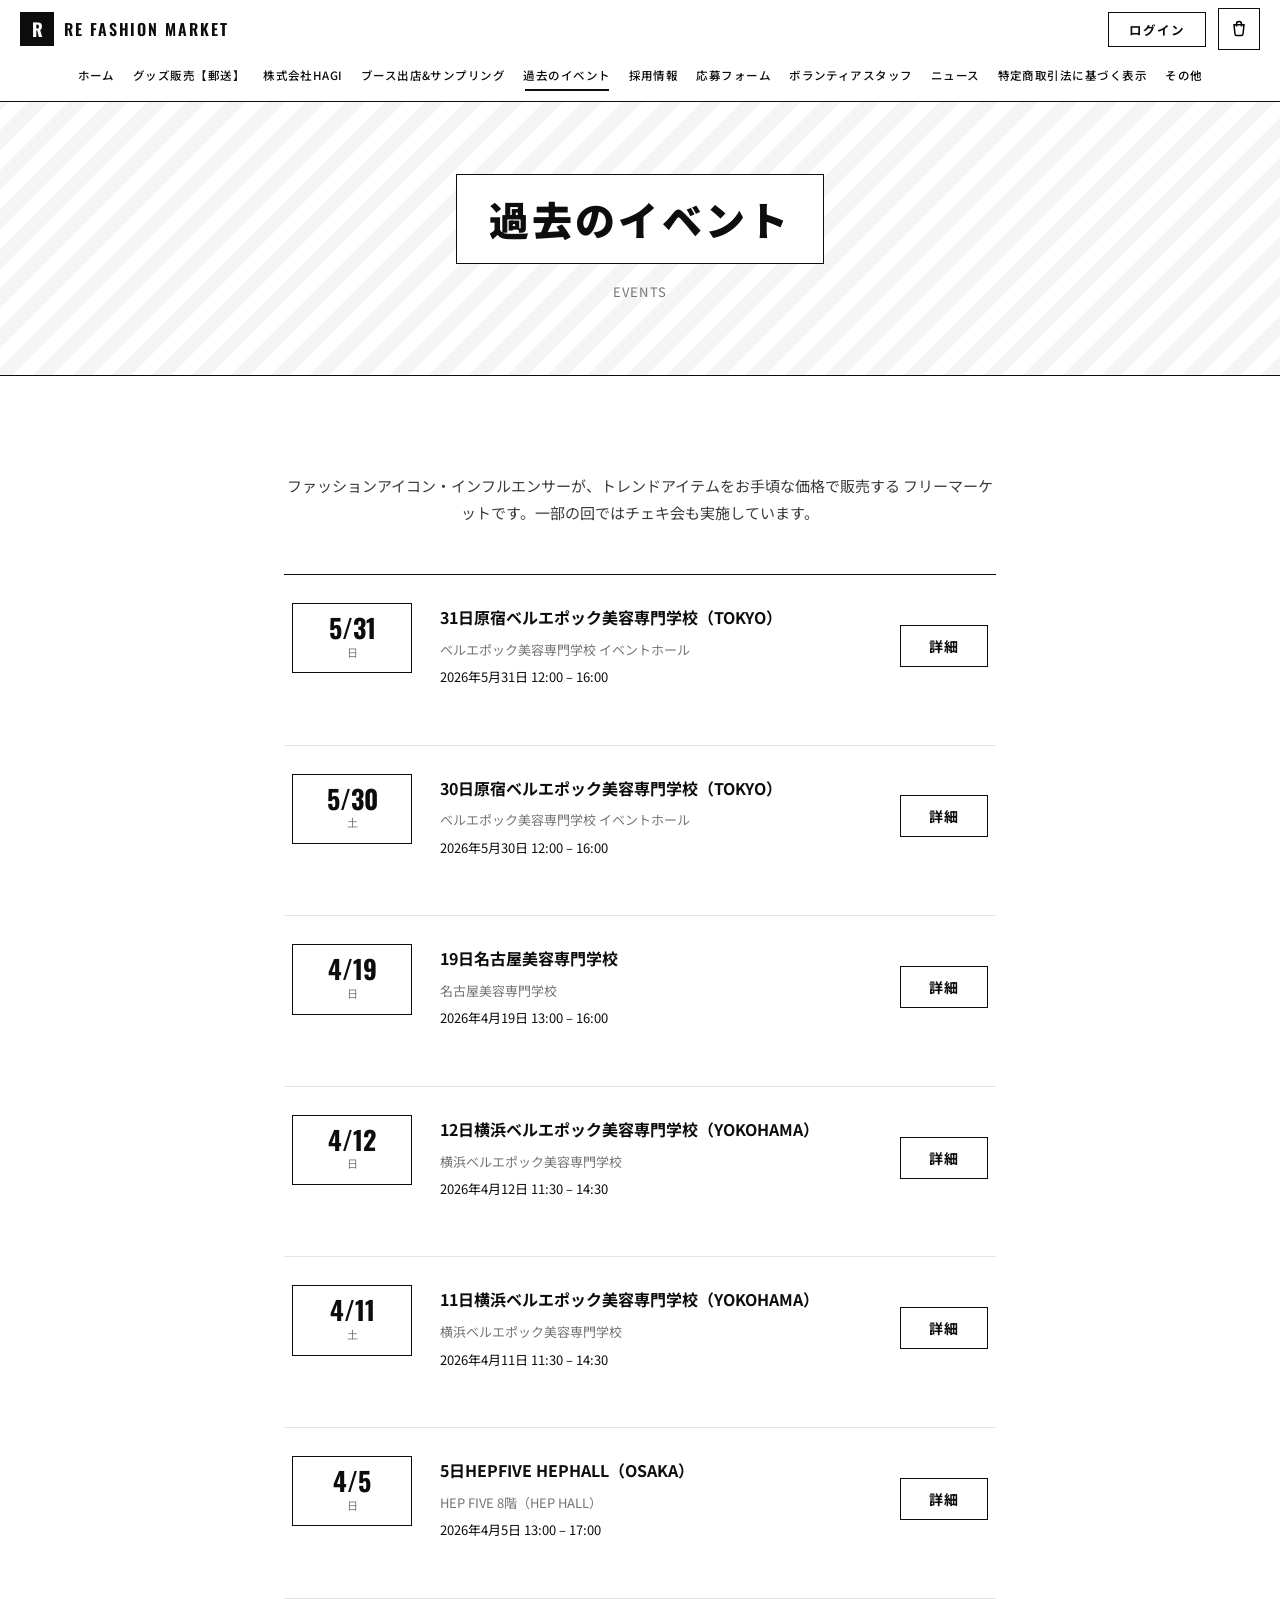
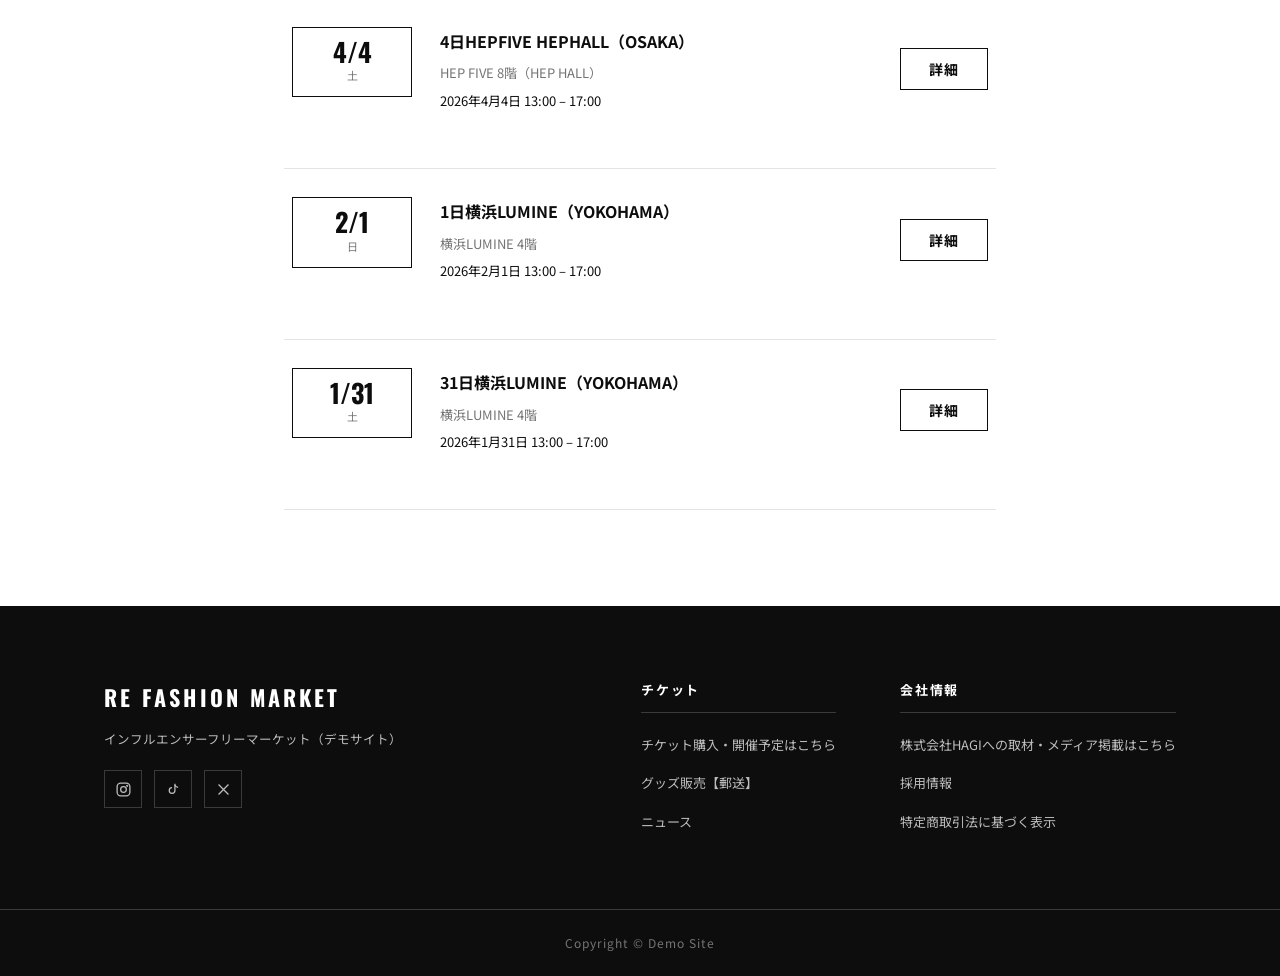
==== commit 77874418: "細部の忠実度向上＋編集しやすさ改善＋クライアント記入テンプレート追加 - ナビを元サイトと同じ10項目フラット構成に（2段ヘッダー化） - 特商法: アプリ名表記・商品購入方法・動作環境の行を追加（全" ====
--- a/event.html
+++ b/event.html
@@ -1,4 +1,16 @@
 <!DOCTYPE html>
+<!--
+  ═══════════════════════════════════════════════════
+  ページ: 過去のイベント（event.html）
+  ▼ このページで編集する場所
+  ・イベントの追加・変更 → js/data.js の PAST_EVENTS
+
+  ▼ 全ページ共通
+  ・メニュー / フッター → js/layout.js
+  ・色やサイズ → css/style.css（先頭の :root で色を一括変更可）
+  ・記入する内容の一覧 → 指示テンプレート.txt
+  ═══════════════════════════════════════════════════
+-->
 <html lang="ja">
 <head>
   <meta charset="utf-8">
--- a/css/style.css
+++ b/css/style.css
@@ -18,7 +18,7 @@
 
 * { margin: 0; padding: 0; box-sizing: border-box; }
 
-html { scroll-behavior: smooth; scroll-padding-top: var(--header-h); }
+html { scroll-behavior: smooth; scroll-padding-top: 120px; }
 
 body {
   font-family: var(--font-jp);
@@ -68,11 +68,12 @@
 .header-inner {
   max-width: 1280px;
   margin: 0 auto;
-  padding: 0 20px;
-  height: var(--header-h);
+  padding: 8px 20px;
+  min-height: var(--header-h);
   display: flex;
   align-items: center;
-  gap: 24px;
+  flex-wrap: wrap;
+  gap: 8px 20px;
 }
 .brand { display: flex; align-items: center; gap: 10px; flex-shrink: 0; }
 .brand-mark {
@@ -83,12 +84,12 @@
 }
 .brand-text { font-family: var(--font-en); font-weight: 600; font-size: 16px; letter-spacing: 0.12em; }
 
-.global-nav { margin-left: auto; }
-.global-nav > ul { display: flex; gap: 4px; align-items: center; }
+.global-nav { order: 3; flex-basis: 100%; }
+.global-nav > ul { display: flex; gap: 2px; align-items: center; flex-wrap: wrap; justify-content: center; }
 .global-nav a, .sub-toggle {
   display: block;
-  padding: 8px 10px;
-  font-size: 12.5px;
+  padding: 7px 8px;
+  font-size: 11.5px;
   font-weight: 500;
   letter-spacing: 0.04em;
   background: none;
@@ -127,7 +128,7 @@
 .sub-menu a:hover { background: var(--gray-1); }
 .sub-menu a::after { display: none; }
 
-.header-actions { display: flex; align-items: center; gap: 12px; flex-shrink: 0; }
+.header-actions { display: flex; align-items: center; gap: 12px; flex-shrink: 0; margin-left: auto; }
 .btn-login { padding: 7px 20px; font-size: 12.5px; }
 
 .nav-toggle { display: none; background: none; border: var(--border); width: 42px; height: 42px; position: relative; }
